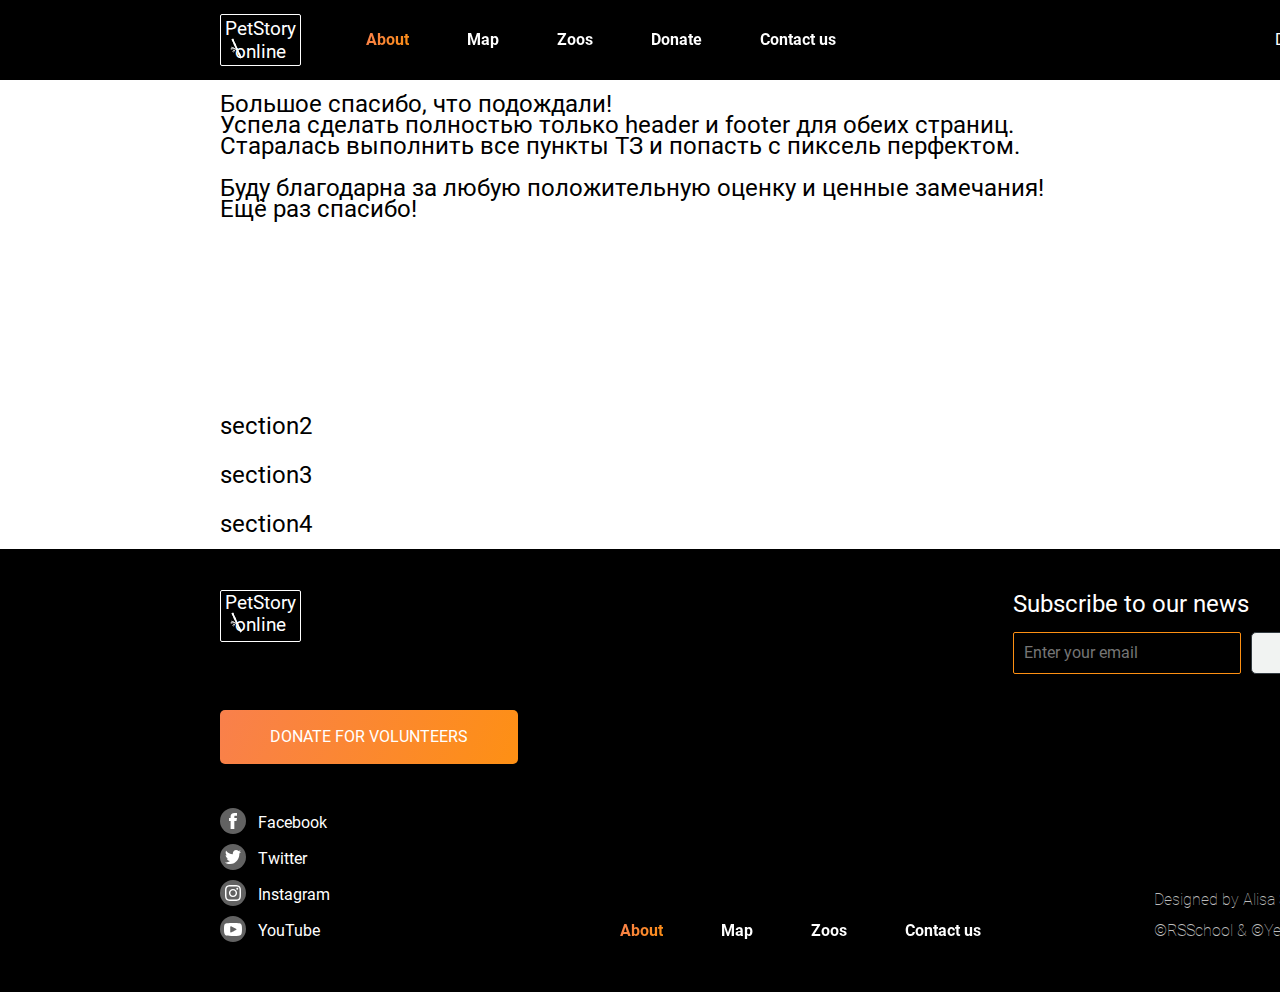
==== online-zoo/pages/main/index.html @ d00b25b9 "feat: add image with panda and start donate section" ====
<!DOCTYPE html>
<html lang="en">

<head>
    <meta charset="UTF-8" />
    <meta http-equiv="X-UA-Compatible" content="IE=edge" />
    <meta name="viewport" content="width=device-width, initial-scale=1.0" />
    <title>Online Zoo</title>
    <link rel="shortcut icon" type="image/x-icon" href="../../assets/icons/favicon.ico" />
    <link rel="stylesheet" href="../../styles/normalize.css" />
    <link rel="stylesheet" href="../../styles/style.css" />
</head>

<body>
    <div class="content-wrapper">
        <header class="header">
            <a href="../main/index.html" class="header__logo">
                <h1>PetStory<br>online</h1>
                <img src="../../assets/icons/bamboo.svg" alt="bamboo icon">
            </a>
            <nav class="header__nav">
                <ul class="header__nav-list">
                    <li class="nav__active">About</li>
                    <li><a class="nav__link" href="#">Map</a></li>
                    <li><a class="nav__link" href="#">Zoos</a></li>
                    <li><a class="nav__link" href="../donate/index.html">Donate</a></li>
                    <li><a class="nav__link" href="#">Contact us</a></li>
                </ul>
            </nav>
            <div class="header__design">
                <a href="https://www.figma.com/file/jfEFwkXVj1WRq7sUHDr8os/PetStory-online" target="_blank">Designed by
                    ©</a>
            </div>
            <div class="header__burger-btn">
                <span class="line"></span>
                <span class="line"></span>
                <span class="line"></span>
            </div>
        </header>

        <main class="main">
            <section class="section donate">
                <!-- <h2>Уважаемые проверяющие!<br>
                    Пожалуйста-пожалуйста, можете подождать с проверкой пару дней?<br>
                    Может хоть что-то успею доделать.<br>
                    К сожалению, совсем не было возможности работать над проектом.<br>
                    Спасибо!
                </h2> -->
                <h2>Большое спасибо, что подождали!<br>
                    Успела сделать полностью только header и footer для обеих страниц.<br> 
                    Старалась выполнить все пункты ТЗ и попасть с пиксель перфектом.<br>
                    <br>
                    Буду благодарна за любую положительную оценку и ценные замечания!<br>
                    Ещё раз спасибо! </h2>
                <br>
                <br>
                <br>
                <br>
                <br>
                <br>
                <br>
                <br>
            </section>
            <section class="section">
                <h2>section2</h2>
            </section>
            <section class="section">
                <h2>section3</h2>
            </section>
            <section class="section">
                <h2>section4</h2>
            </section>
        </main>

        <footer class="footer">
            <div class="footer__logo-subscribe">
                <a href="../main/index.html" class="footer__logo">
                    <h3>PetStory<br>online</h3>
                    <img src="../../assets/icons/bamboo.svg" alt="bamboo icon">
                </a>
                <div class="footer__subscribe">
                    <h2>Subscribe to our news</h2>
                    <form class="subscribe__form">
                        <input type="email" placeholder="Enter your email" required>
                        <input type="submit" value="Submit">
                    </form>
                </div>
            </div>

            <a href="../donate/index.html"><button class="button">Donate for volunteers</button></a>

            <div class="footer__bottom">
                <ul class="footer__social-list">
                    <li>
                        <a class="social__link" href="https://facebook.com">
                            <div class="social__circle">
                                <img src="../../assets/icons/facebook.svg" alt="facebook icon">
                            </div>
                            <span>Facebook</span>
                        </a>
                    </li>
                    <li>
                        <a class="social__link" href="https://twitter.com">
                            <div class="social__circle">
                                <img src="../../assets/icons/twitter.svg" alt="facebook icon">
                            </div>
                            <span>Twitter</span>
                        </a>
                    </li>
                    <li>
                        <a class="social__link" href="https://instagram.com">
                            <div class="social__circle">
                                <img src="../../assets/icons/insta.svg" alt="facebook icon">
                            </div>
                            <span>Instagram</span>
                        </a>
                    </li>
                    <li>
                        <a class="social__link" href="https://youtube.com">
                            <div class="social__circle">
                                <img src="../../assets/icons/youtube.svg" alt="facebook icon">
                            </div>
                            <span>YouTube</span>
                        </a>
                    </li>
                </ul>

                <ul class="footer__nav-list">
                    <li class="nav__active">About</li>
                    <li><a class="nav__link" href="#">Map</a></li>
                    <li><a class="nav__link" href="#">Zoos</a></li>
                    <li><a class="nav__link" href="#">Contact us</a></li>
                </ul>

                <div class="footer__copyright">
                    <div>Designed by Alisa Samborskaya</div>
                    <div>©RSSchool &amp; ©Yem Digital 2021</div>
                </div>
            </div>

        </footer>
    </div>
</body>

</html>
---- online-zoo/styles/style.css ----
@font-face {
    font-family: 'Roboto';
    src: url("../assets/fonts/Roboto-Regular.ttf");
    font-weight: 400;
}

@font-face {
    font-family: 'Roboto Bold';
    src: url("../assets/fonts/Roboto-Bold.ttf");
    font-weight: 700;
}

@font-face {
    font-family: 'Roboto Thin';
    src: url("../assets/fonts/Roboto-Thin.ttf");
    font-weight: 100;
}

:root {
    --color-black: #000000;
    --color-black-blue: #333B41;
    --color-white: #ffffff;
    --color-light: #E5E5E5;
    --color-gray-light: #F1F3F2;
    --color-gray: #BDBDBD;
    --color-orange1: #F9804B;
    --color-orange2: #FE9013;
    --color-orange-dark: #E47209;
    --color-green: #4B9200;
    --color-red: #D31414;
}

html {
    scroll-behavior: smooth;
    background-color: var(--color-light);
}

*,
*::after,
*::before {
    margin: 0;
    padding: 0;
    box-sizing: border-box;
}

body {
    font-family: 'Roboto';
    font-style: normal;
    font-weight: 400;
    font-size: 16px;
    line-height: 21px;
}

a {
    text-decoration: none;
    color: unset;
}

h1,
h2,
h3,
h4,
h5 {
    font-family: 'Roboto';
    font-weight: 500;
    margin: 0;
}

.content-wrapper {
    width: 1600px;
    margin: 0 auto;
    background-color: var(--color-white);
}

.header,
.footer,
.section {
    width: 100%;
    padding: 14px 220px;
}

.button {
    width: 298px;
    background: linear-gradient(113.96deg, var(--color-orange1) 1.49%, var(--color-orange2) 101.44%);
    padding: 16px;
    border-radius: 5px;
    border: none;
    font-weight: 500;
    line-height: 22px;
    text-align: center;
    text-transform: uppercase;
    color: var(--color-white);
}

.button:hover {
    background: var(--color-orange-dark);
}

.button:active {
    background: var(--color-green);
    transform: scale(0.98);
}

/* ---------- Header ---------- */

.header {
    display: flex;
    flex-direction: row;
    justify-content: space-between;
    align-items: center;
    background-color: var(--color-black);
}

.header__logo {
    border-radius: 2px;
    border: 1px solid var(--color-white);
    padding: 2px 4px;
    position: relative;
    transition: all 0.3s ease-in-out;
}

.header__logo h1 {
    font-size: 19.0145px;
    line-height: 23px;
    color: var(--color-white);
    text-align: center;
    margin: auto;
    transition: all 0.3s ease-in-out;
}

.header__logo img {
    position: absolute;
    left: 9px;
    top: 23px;
    transition: all 0.3s ease-in-out;
}

.header__logo:hover {
    border: 1px solid var(--color-orange2);
}

.header__logo:hover h1 {
    color: var(--color-orange2)
}

.header__logo:hover img {
    filter: invert(52%) sepia(99%) saturate(476%) hue-rotate(350deg) brightness(101%) contrast(99%);
}

.header__nav-list {
    display: flex;
    justify-content: space-between;
    flex-direction: row;
    column-gap: 58px;
    font-family: 'Roboto Bold';
    font-weight: 500;
    font-size: 16px;
    line-height: 22px;
    color: var(--color-white);

    list-style: none;
    margin: 0;
    padding: 0;
}

.nav__link {
    background-image: linear-gradient(to right,
            var(--color-orange2),
            var(--color-orange2) 50%,
            var(--color-white) 50%);
    background-size: 200% 100%;
    background-position: -100%;
    display: inline-block;
    position: relative;
    background-clip: text;
    -webkit-background-clip: text;
    -webkit-text-fill-color: transparent;
    transition: all 0.3s ease-in-out;
}

.header__nav-list .mobile {
    display: none;
}

.nav__link:before {
    content: '';
    background: var(--color-orange2);
    display: block;
    position: absolute;
    bottom: -1px;
    left: 0;
    width: 0;
    height: 1px;
    transition: all 0.3s ease-in-out;
}

.nav__link:hover {
    background-position: 0;
}

.nav__link:hover::before {
    width: 98%;
}

.nav__active {
    font-weight: 600;
    background: linear-gradient(113.96deg, var(--color-orange1) 1.49%, var(--color-orange2) 101.44%);
    -webkit-background-clip: text;
    -webkit-text-fill-color: transparent;
    background-clip: text;
}

.header__design {
    font-weight: 500;
    font-size: 16px;
    line-height: 22px;
    color: var(--color-white);
    transition: all 0.3s ease-in-out;
    padding-right: 1px;
    margin-left: 375px;
}

.header__design:hover {
    color: var(--color-orange2);
}

.header__burger-btn {
    display: none;
}

/* ---------- Watch your favorite animal online ---------- */

/* .watch {
    height: 700px;
} */

.watch h2 {
    font-size: 26px;
    line-height: 40px;
    color: var(--color-black);
}

/* ---------- Footer ---------- */

.footer {
    background-color: var(--color-black);
    color: var(--color-white);
    padding: 41px 220px 50px;
}

.footer__logo-subscribe {
    display: flex;
    align-items: flex-start;
    justify-content: space-between;
    margin-bottom: 36px;
}

.footer__logo {
    border-radius: 2px;
    border: 1px solid var(--color-white);
    padding: 1px 4px 5px;
    position: relative;
    transition: all 0.3s ease-in-out;
}

.footer__logo h3 {
    padding: 0;
    margin: 0;
    font-size: 19.0145px;
    line-height: 22px;
    text-align: center;
    transition: all 0.3s ease-in-out;
}

.footer__logo img {
    position: absolute;
    left: 9px;
    top: 21px;
    transition: all 0.3s ease-in-out;
}

.footer__logo:hover {
    border: 1px solid var(--color-orange2);
}

.footer__logo:hover h3 {
    color: var(--color-orange2)
}

.footer__logo:hover img {
    filter: invert(52%) sepia(99%) saturate(476%) hue-rotate(350deg) brightness(101%) contrast(99%);
}

.footer__subscribe h2 {
    font-style: normal;
    font-weight: 400;
    font-size: 24px;
    line-height: 29px;
    margin-bottom: 13px;
}

.subscribe__form input[type="email"] {
    border-radius: 2px;
    border: solid 0.7px var(--color-orange2);
    appearance: none;
    outline: none;
    background: transparent;
    width: 228px;
    padding: 9px 10px;
    margin-right: 6px;
    line-height: 22px;
    color: var(--color-gray);
}

.subscribe__form input[type="email"]:valid {
    border: solid 0.7px var(--color-green);
}

.subscribe__form input[type="email"]:focus:invalid {
    border: solid 0.7px var(--color-red);
    color: var(--color-red);
}

.subscribe__form input[type="submit"] {
    width: 129px;
    padding: 9px 38px;
    line-height: 22px;
    border: 1px solid var(--color-black-blue);
    border-radius: 5px;
    background-color: var(--color-gray-light);
    cursor: pointer;
}

.subscribe__form input[type="submit"]:hover {
    background: linear-gradient(113.96deg, var(--color-orange1) 1.49%, var(--color-orange2) 101.44%);
    color: var(--color-white);
}

.subscribe__form input[type="submit"]:active {
    transform: scale(0.98);
}

.subscribe__form input[type="email"]:valid+input[type="submit"] {
    color: var(--color-green);
    border: 1px solid var(--color-green);
}

.subscribe__form input[type="email"]:focus:invalid+input[type="submit"] {
    color: var(--color-red);
    border: 1px solid var(--color-red);
}

.subscribe__form input[type="email"]:valid+input[type="submit"]:hover,
.subscribe__form input[type="email"]:invalid+input[type="submit"]:hover {
    color: var(--color-white);
    border: 1px solid var(--color-black-blue);
}

.footer__bottom {
    display: flex;
    justify-content: space-between;
    align-items: flex-end;
    margin-top: 44px;
}

.footer__social-list {
    display: flex;
    flex-direction: column;
    row-gap: 10px;
    list-style: none;
    margin-right: 116px;
}

.social__link {
    display: flex;
    column-gap: 12px;
    align-items: flex-end;
}

.social__circle {
    width: 26px;
    height: 26px;
    background: rgba(196, 196, 196, 0.5);
    border-radius: 50%;
    display: flex;
    align-items: center;
    justify-content: center;
}

.footer__social-list span {
    line-height: 140%;
}

.social__link:hover {
    color: var(--color-orange2);
}

.social__link:hover img {
    filter: invert(52%) sepia(99%) saturate(476%) hue-rotate(350deg) brightness(101%) contrast(99%);
}

.footer__nav-list {
    display: flex;
    justify-content: space-between;
    flex-direction: row;
    column-gap: 58px;
    font-family: 'Roboto Bold';
    font-weight: 500;
    font-size: 16px;
    line-height: 22px;
    color: var(--color-white);

    list-style: none;
    margin: 0;
    padding: 0;
}

.footer__copyright {
    display: flex;
    flex-direction: column;
    row-gap: 10px;
    font-family: 'Roboto Thin';
    font-weight: 100;
    font-size: 16px;
    line-height: 130%;
    color: var(--color-gray);
}
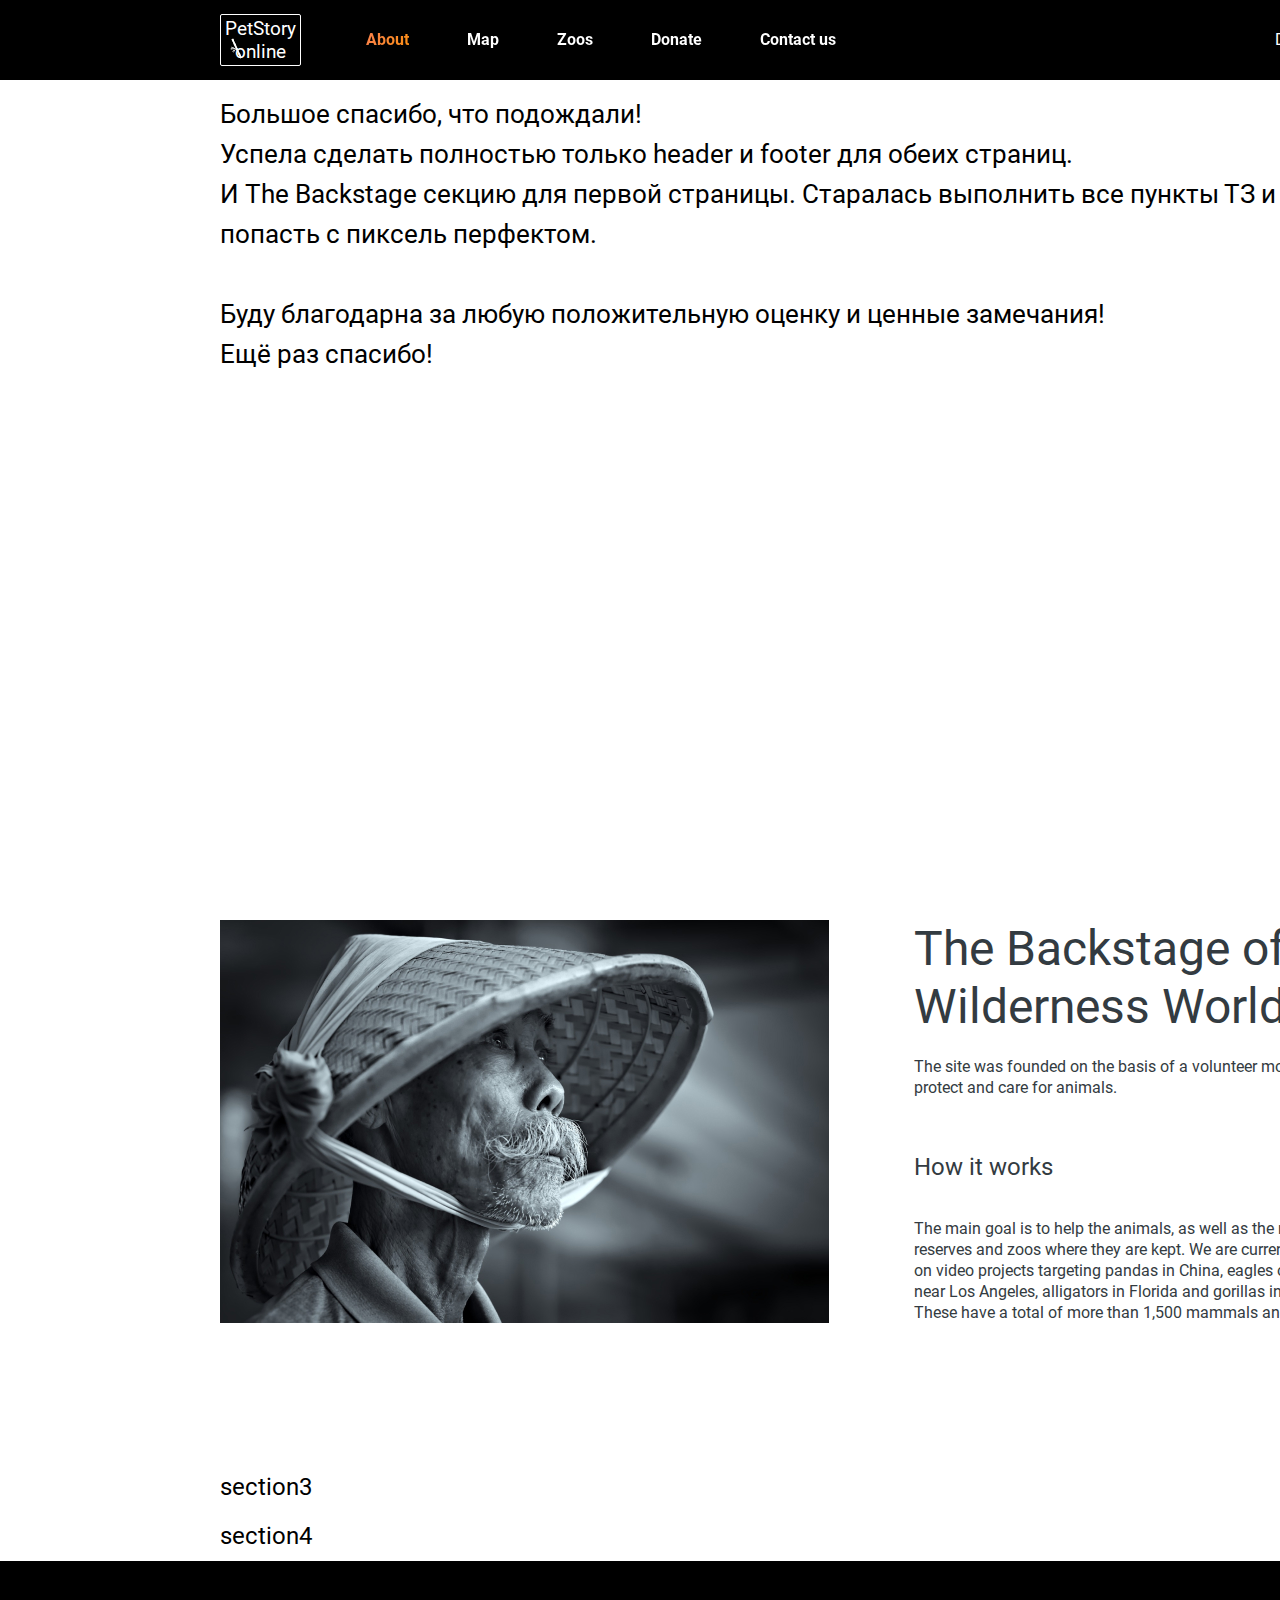
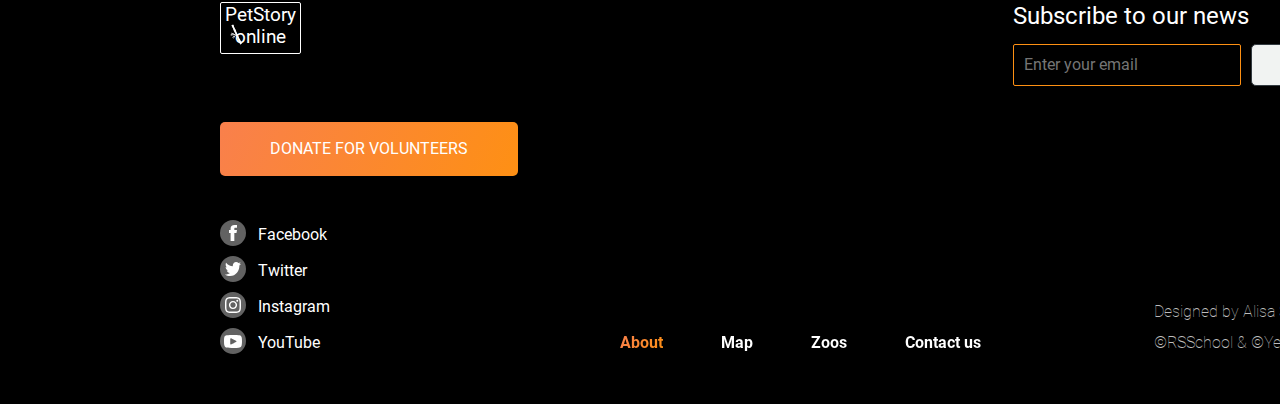
==== commit 00783ad8: "feat: implement The Backstage section" ====
--- a/online-zoo/pages/main/index.html
+++ b/online-zoo/pages/main/index.html
@@ -39,7 +39,7 @@
         </header>
 
         <main class="main">
-            <section class="section donate">
+            <section class="section watch">
                 <!-- <h2>Уважаемые проверяющие!<br>
                     Пожалуйста-пожалуйста, можете подождать с проверкой пару дней?<br>
                     Может хоть что-то успею доделать.<br>
@@ -48,6 +48,7 @@
                 </h2> -->
                 <h2>Большое спасибо, что подождали!<br>
                     Успела сделать полностью только header и footer для обеих страниц.<br> 
+                    И The Backstage секцию для первой страницы.
                     Старалась выполнить все пункты ТЗ и попасть с пиксель перфектом.<br>
                     <br>
                     Буду благодарна за любую положительную оценку и ценные замечания!<br>
@@ -61,8 +62,14 @@
                 <br>
                 <br>
             </section>
-            <section class="section">
-                <h2>section2</h2>
+            <section class="section backstage">
+                <img class="backstage__img" src="../../assets/images/bamboo-cap.jpg" alt="bamboo cap">
+                <div class="backstage__content">
+                    <h2>The Backstage of the Wilderness World.</h2>
+                    <p>The site was founded on the basis of a volunteer movement to protect and care for animals.</p>
+                    <h3>How it works</h3>
+                    <p>The main goal is to help the animals, as well as the nature reserves and zoos where they are kept. We are currently working on video projects targeting pandas in China, eagles on an island near Los Angeles, alligators in Florida and gorillas in the Congo. These have a total of more than 1,500 mammals and reptiles.</p>
+                </div>
             </section>
             <section class="section">
                 <h2>section3</h2>
--- a/online-zoo/styles/style.css
+++ b/online-zoo/styles/style.css
@@ -230,14 +230,40 @@
 
 /* ---------- Watch your favorite animal online ---------- */
 
-/* .watch {
+.watch {
     height: 700px;
-} */
+}
 
 .watch h2 {
     font-size: 26px;
     line-height: 40px;
     color: var(--color-black);
+}
+
+/* ---------- The Backstage ---------- */
+
+.backstage {
+    display: flex;
+    column-gap: 85px;
+    padding: 140px 220px;
+    background-image: url(../assets/images/flower_foto1.png);
+    background-position: right 15px;
+    background-repeat: no-repeat;
+    background-size: 206px 605px;
+    color: var(--color-black-blue);
+}
+
+.backstage h2 {
+    font-size: 48px;
+    line-height: 120%;
+    margin-bottom: 21px;
+}
+
+.backstage h3 {
+    font-size: 24px;
+    line-height: 120%;
+    margin-top: 55px;
+    margin-bottom: 36px;
 }
 
 /* ---------- Footer ---------- */
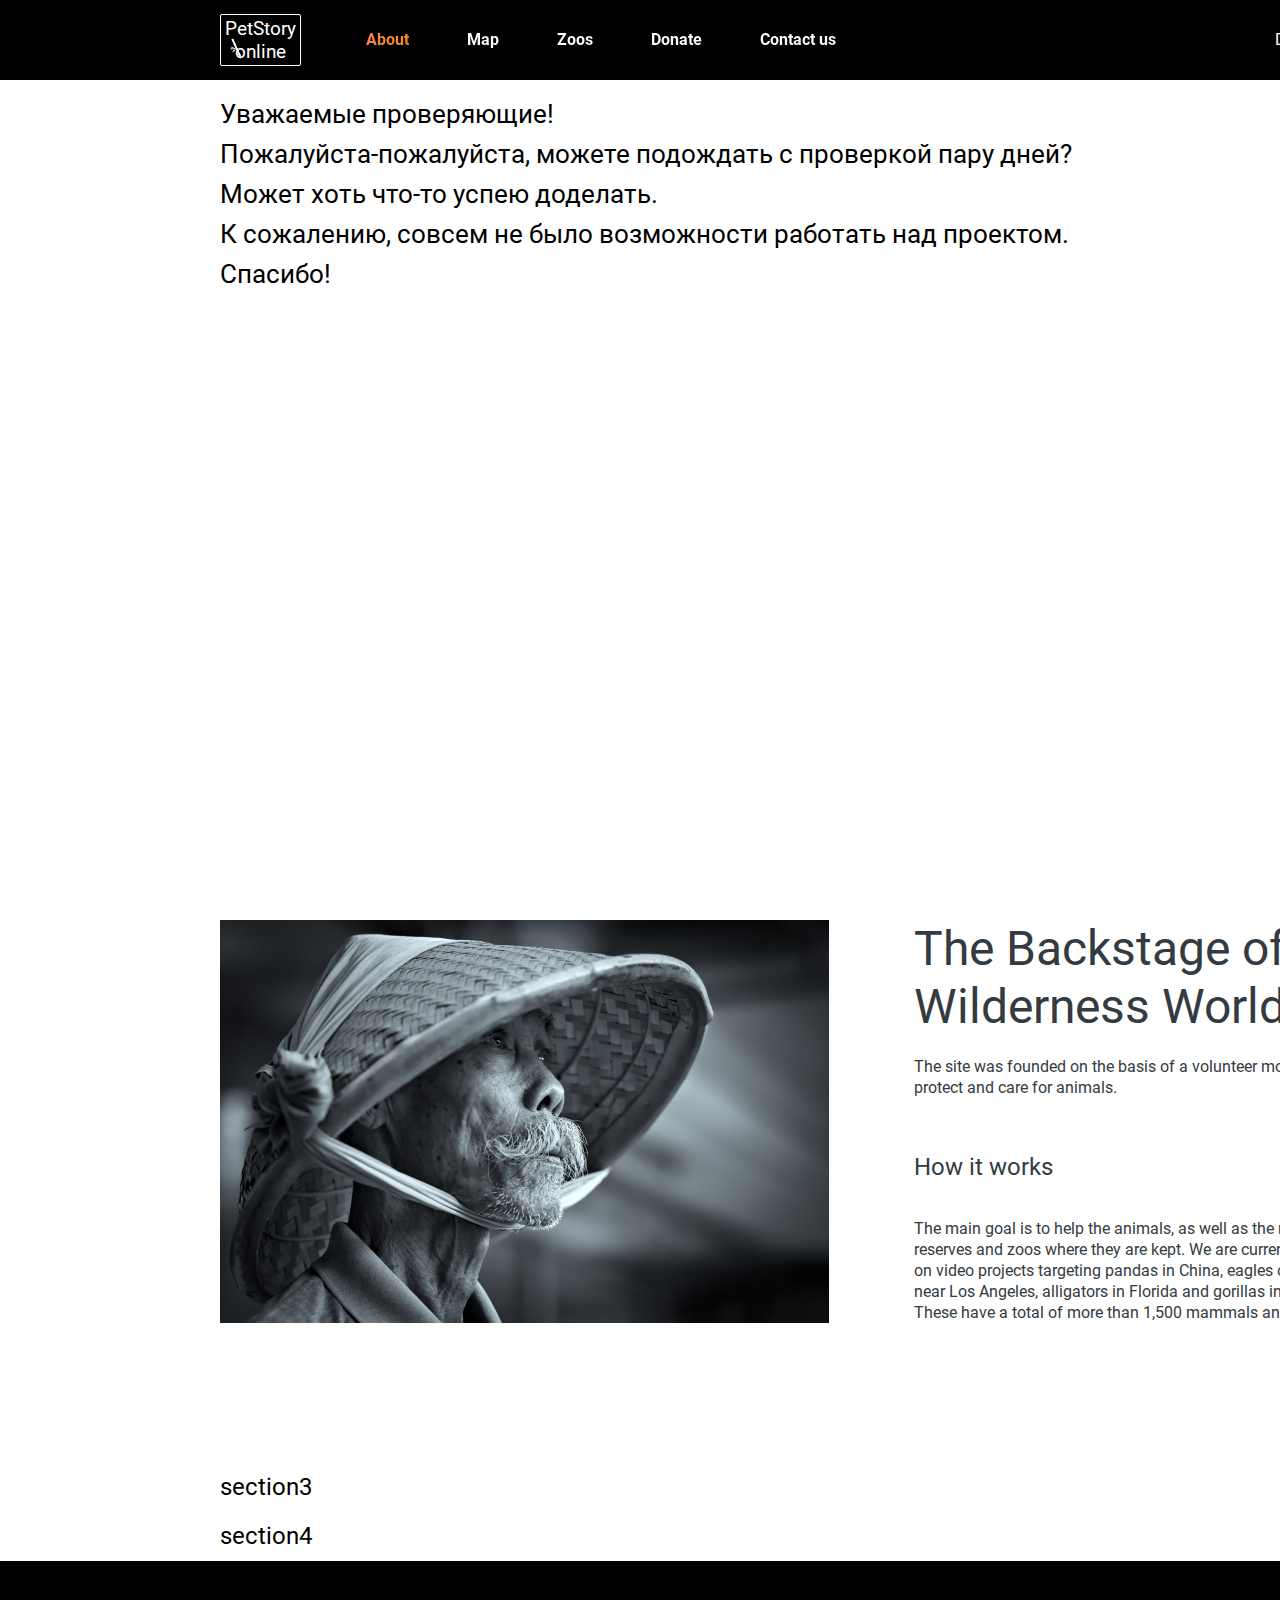
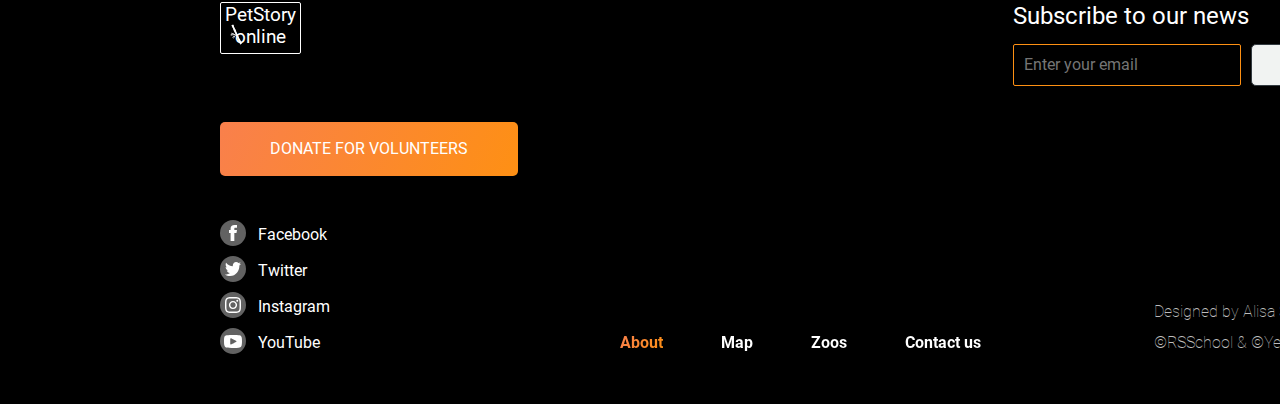
==== commit ec48f215: "feat: add Amount line to the Donate page" ====
--- a/online-zoo/pages/main/index.html
+++ b/online-zoo/pages/main/index.html
@@ -40,19 +40,19 @@
 
         <main class="main">
             <section class="section watch">
-                <!-- <h2>Уважаемые проверяющие!<br>
+                <h2>Уважаемые проверяющие!<br>
                     Пожалуйста-пожалуйста, можете подождать с проверкой пару дней?<br>
                     Может хоть что-то успею доделать.<br>
                     К сожалению, совсем не было возможности работать над проектом.<br>
                     Спасибо!
-                </h2> -->
-                <h2>Большое спасибо, что подождали!<br>
+                </h2>
+                <!-- <h2>Большое спасибо, что подождали!<br>
                     Успела сделать полностью только header и footer для обеих страниц.<br> 
                     И The Backstage секцию для первой страницы.
                     Старалась выполнить все пункты ТЗ и попасть с пиксель перфектом.<br>
                     <br>
                     Буду благодарна за любую положительную оценку и ценные замечания!<br>
-                    Ещё раз спасибо! </h2>
+                    Ещё раз спасибо! </h2> -->
                 <br>
                 <br>
                 <br>
@@ -71,7 +71,7 @@
                     <p>The main goal is to help the animals, as well as the nature reserves and zoos where they are kept. We are currently working on video projects targeting pandas in China, eagles on an island near Los Angeles, alligators in Florida and gorillas in the Congo. These have a total of more than 1,500 mammals and reptiles.</p>
                 </div>
             </section>
-            <section class="section">
+            <section class="section pets">
                 <h2>section3</h2>
             </section>
             <section class="section">
@@ -94,12 +94,12 @@
                 </div>
             </div>
 
-            <a href="../donate/index.html"><button class="button">Donate for volunteers</button></a>
+            <a href="../donate/index.html"><div class="button">Donate for volunteers</div></a>
 
             <div class="footer__bottom">
                 <ul class="footer__social-list">
                     <li>
-                        <a class="social__link" href="https://facebook.com">
+                        <a class="social__link" href="https://facebook.com" target="_blank">
                             <div class="social__circle">
                                 <img src="../../assets/icons/facebook.svg" alt="facebook icon">
                             </div>
@@ -107,7 +107,7 @@
                         </a>
                     </li>
                     <li>
-                        <a class="social__link" href="https://twitter.com">
+                        <a class="social__link" href="https://twitter.com" target="_blank">
                             <div class="social__circle">
                                 <img src="../../assets/icons/twitter.svg" alt="facebook icon">
                             </div>
@@ -115,7 +115,7 @@
                         </a>
                     </li>
                     <li>
-                        <a class="social__link" href="https://instagram.com">
+                        <a class="social__link" href="https://instagram.com" target="_blank">
                             <div class="social__circle">
                                 <img src="../../assets/icons/insta.svg" alt="facebook icon">
                             </div>
@@ -123,7 +123,7 @@
                         </a>
                     </li>
                     <li>
-                        <a class="social__link" href="https://youtube.com">
+                        <a class="social__link" href="https://youtube.com" target="_blank">
                             <div class="social__circle">
                                 <img src="../../assets/icons/youtube.svg" alt="facebook icon">
                             </div>
--- a/online-zoo/styles/style.css
+++ b/online-zoo/styles/style.css
@@ -22,7 +22,9 @@
     --color-white: #ffffff;
     --color-light: #E5E5E5;
     --color-gray-light: #F1F3F2;
+    --color-gray-dark: #404950;
     --color-gray: #BDBDBD;
+    --color-gray2: #72828E;
     --color-orange1: #F9804B;
     --color-orange2: #FE9013;
     --color-orange-dark: #E47209;
@@ -358,11 +360,13 @@
 }
 
 .subscribe__form input[type="submit"]:hover {
-    background: linear-gradient(113.96deg, var(--color-orange1) 1.49%, var(--color-orange2) 101.44%);
+    /* background: linear-gradient(113.96deg, var(--color-orange1) 1.49%, var(--color-orange2) 101.44%); */
+    background-color: var(--color-orange-dark);
     color: var(--color-white);
 }
 
 .subscribe__form input[type="submit"]:active {
+    background-color: var(--color-green);
     transform: scale(0.98);
 }
 
@@ -421,8 +425,16 @@
     color: var(--color-orange2);
 }
 
-.social__link:hover img {
-    filter: invert(52%) sepia(99%) saturate(476%) hue-rotate(350deg) brightness(101%) contrast(99%);
+.social__link:hover .social__circle {
+    background: var(--color-orange2);
+}
+
+.social__link:active {
+    color: var(--color-green);
+}
+
+.social__link:active .social__circle {
+    background: var(--color-green);
 }
 
 .footer__nav-list {
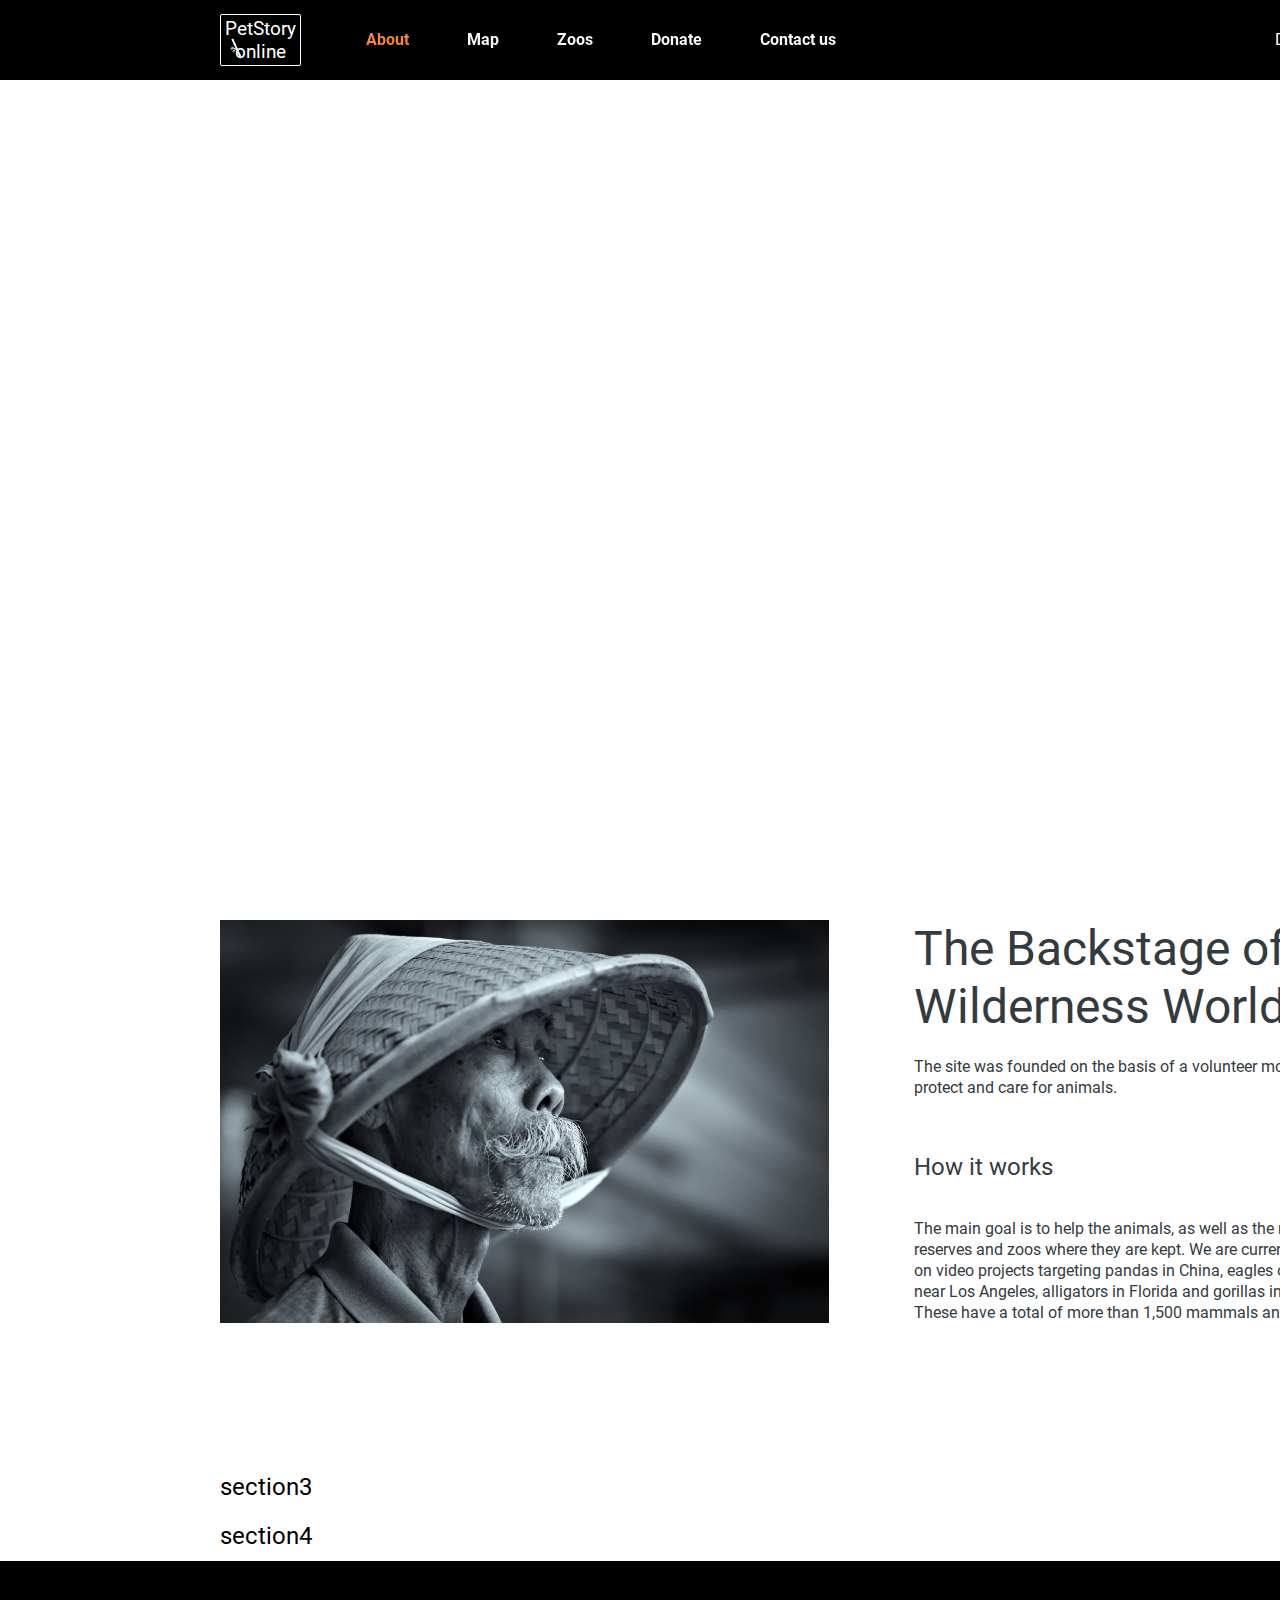
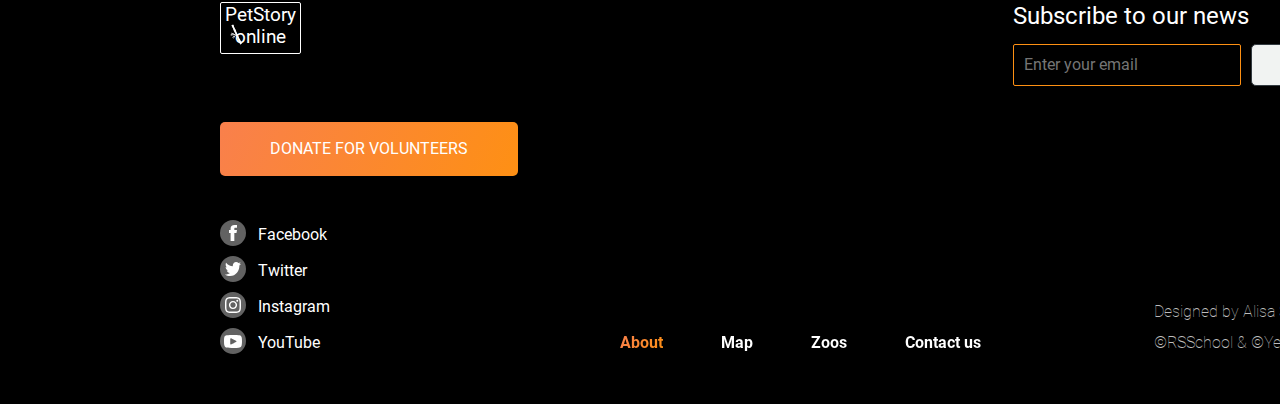
==== commit 8190d3be: "feat: add amount points(radio buttons) and values" ====
--- a/online-zoo/pages/main/index.html
+++ b/online-zoo/pages/main/index.html
@@ -40,12 +40,12 @@
 
         <main class="main">
             <section class="section watch">
-                <h2>Уважаемые проверяющие!<br>
+                <!-- <h2>Уважаемые проверяющие!<br>
                     Пожалуйста-пожалуйста, можете подождать с проверкой пару дней?<br>
                     Может хоть что-то успею доделать.<br>
                     К сожалению, совсем не было возможности работать над проектом.<br>
                     Спасибо!
-                </h2>
+                </h2> -->
                 <!-- <h2>Большое спасибо, что подождали!<br>
                     Успела сделать полностью только header и footer для обеих страниц.<br> 
                     И The Backstage секцию для первой страницы.
@@ -94,7 +94,7 @@
                 </div>
             </div>
 
-            <a href="../donate/index.html"><div class="button">Donate for volunteers</div></a>
+            <a class="button" href="../donate/index.html">Donate for volunteers</a>
 
             <div class="footer__bottom">
                 <ul class="footer__social-list">
--- a/online-zoo/styles/style.css
+++ b/online-zoo/styles/style.css
@@ -25,6 +25,7 @@
     --color-gray-dark: #404950;
     --color-gray: #BDBDBD;
     --color-gray2: #72828E;
+    --color-yellow: #FFEE2E;
     --color-orange1: #F9804B;
     --color-orange2: #FE9013;
     --color-orange-dark: #E47209;
@@ -82,6 +83,7 @@
 }
 
 .button {
+    display: block;
     width: 298px;
     background: linear-gradient(113.96deg, var(--color-orange1) 1.49%, var(--color-orange2) 101.44%);
     padding: 16px;
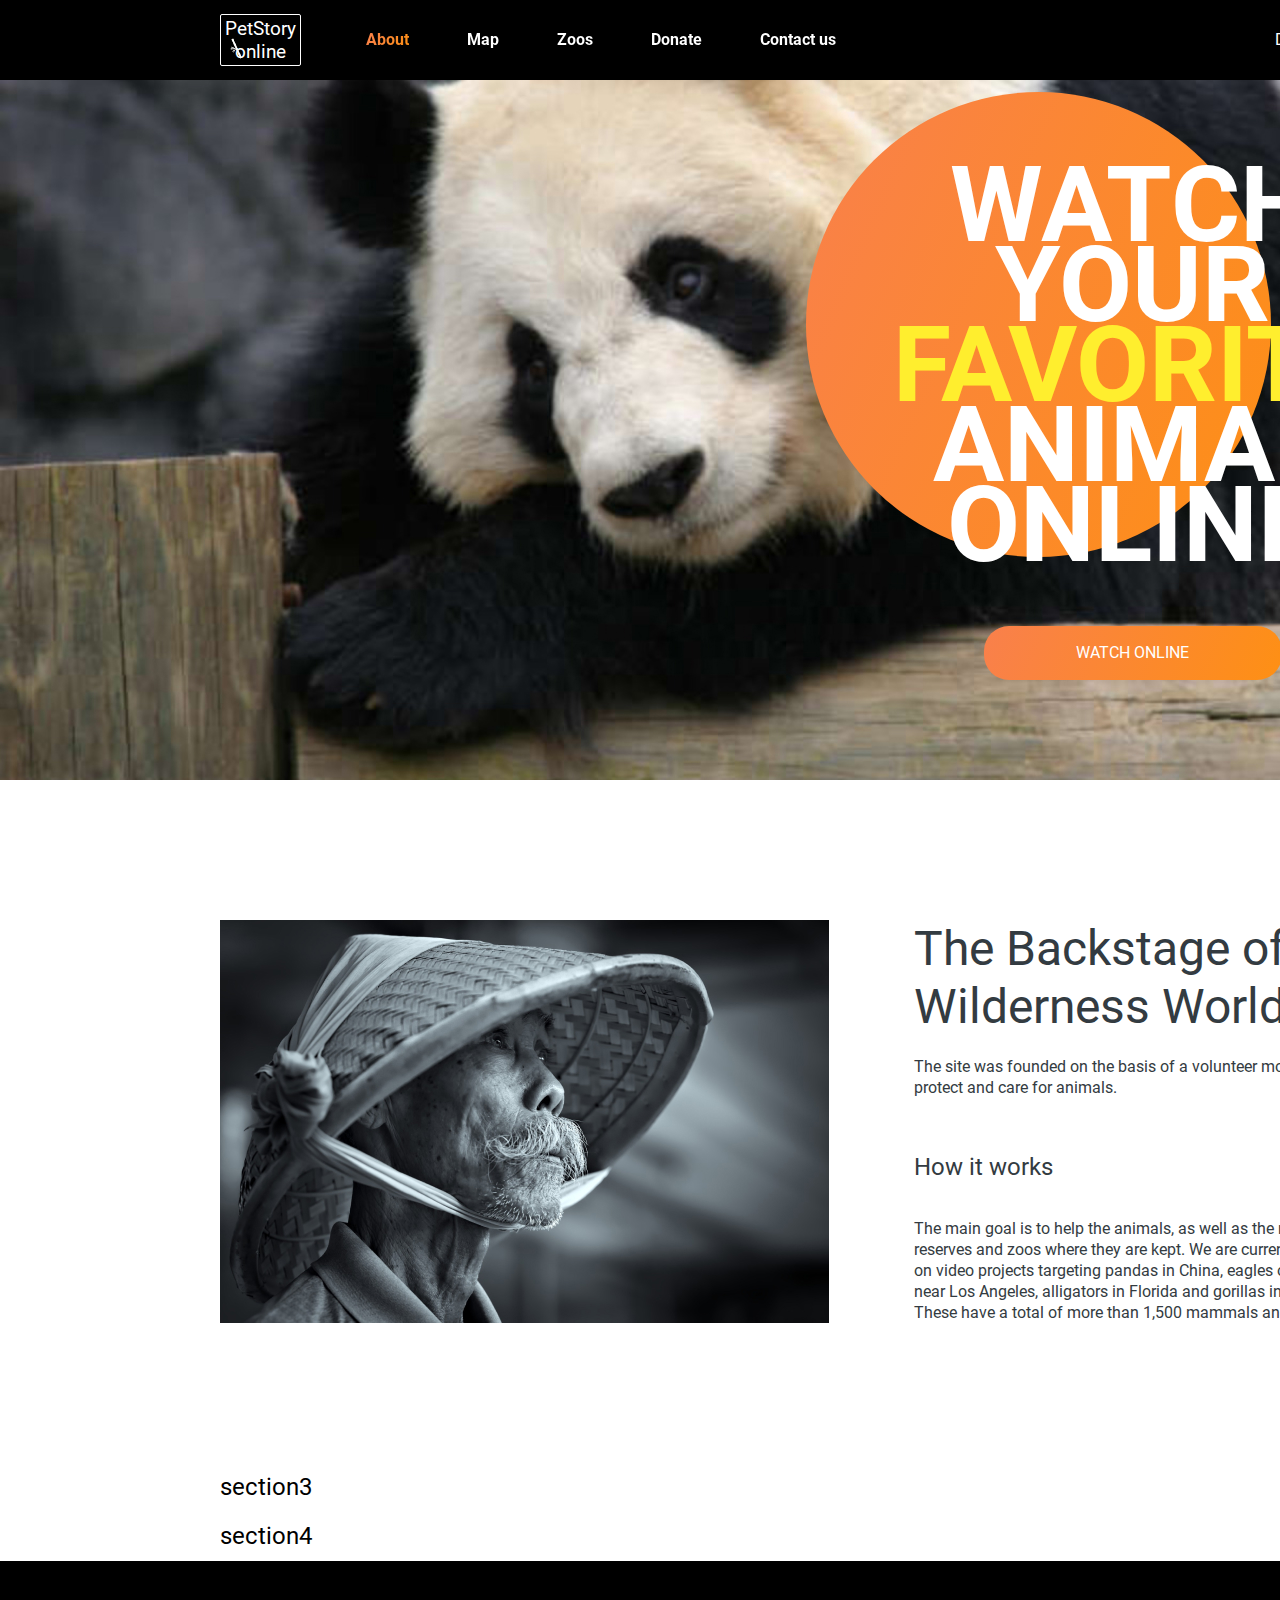
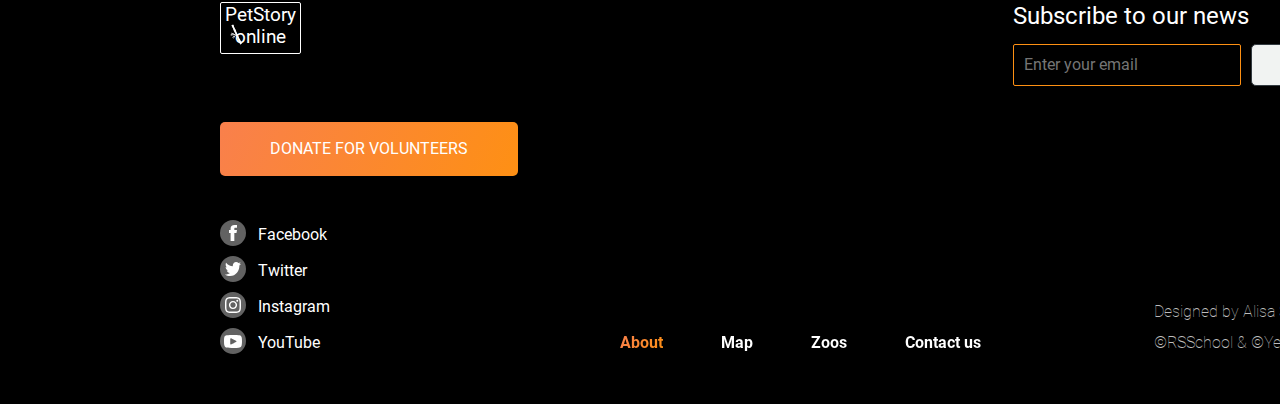
==== commit a83fb05d: "feat: add and style the Watch section" ====
--- a/online-zoo/pages/main/index.html
+++ b/online-zoo/pages/main/index.html
@@ -40,6 +40,11 @@
 
         <main class="main">
             <section class="section watch">
+                <div class="watch__content">
+                    <div class="watch__circle"></div>
+                    <h2 class="watch__title">Watch your <span>favorite</span> animal online</h2>
+                    <a href="#" class="button rounded">Watch online</a>
+                </div>
                 <!-- <h2>Уважаемые проверяющие!<br>
                     Пожалуйста-пожалуйста, можете подождать с проверкой пару дней?<br>
                     Может хоть что-то успею доделать.<br>
@@ -68,7 +73,10 @@
                     <h2>The Backstage of the Wilderness World.</h2>
                     <p>The site was founded on the basis of a volunteer movement to protect and care for animals.</p>
                     <h3>How it works</h3>
-                    <p>The main goal is to help the animals, as well as the nature reserves and zoos where they are kept. We are currently working on video projects targeting pandas in China, eagles on an island near Los Angeles, alligators in Florida and gorillas in the Congo. These have a total of more than 1,500 mammals and reptiles.</p>
+                    <p>The main goal is to help the animals, as well as the nature reserves and zoos where they are
+                        kept. We are currently working on video projects targeting pandas in China, eagles on an island
+                        near Los Angeles, alligators in Florida and gorillas in the Congo. These have a total of more
+                        than 1,500 mammals and reptiles.</p>
                 </div>
             </section>
             <section class="section pets">
--- a/online-zoo/styles/style.css
+++ b/online-zoo/styles/style.css
@@ -25,6 +25,7 @@
     --color-gray-dark: #404950;
     --color-gray: #BDBDBD;
     --color-gray2: #72828E;
+    --color-gray3: #929699;
     --color-yellow: #FFEE2E;
     --color-orange1: #F9804B;
     --color-orange2: #FE9013;
@@ -94,6 +95,10 @@
     text-align: center;
     text-transform: uppercase;
     color: var(--color-white);
+}
+
+.button.rounded {
+    border-radius: 25px;
 }
 
 .button:hover {
@@ -235,13 +240,49 @@
 /* ---------- Watch your favorite animal online ---------- */
 
 .watch {
+    background-image: url(../assets/images/giant_panda.jpg);
+    background-repeat: no-repeat;
+    background-position: center -80px;
+    background-size: 1600px 780px;
     height: 700px;
 }
 
-.watch h2 {
-    font-size: 26px;
-    line-height: 40px;
-    color: var(--color-black);
+.watch__content {
+    margin-left: 665px;
+    padding-top: 71px;
+    position: relative;
+    display: flex;
+    flex-direction: column;
+    align-items: center;
+    row-gap: 62px;
+}
+
+.watch__circle {
+    position: absolute;
+    top: -2px;
+    left: -79px;
+    background: linear-gradient(113.96deg, var(--color-orange1) 1.49%, var(--color-orange2) 101.44%);
+    width: 465px;
+    height: 465px;
+    border-radius: 50%;
+}
+
+.watch__title {
+    display: flex;
+    flex-direction: column;
+    align-items: center;
+    font-family: 'Roboto Bold';
+    font-weight: 700;
+    font-size: 106.496px;
+    line-height: 75%;
+    text-align: center;
+    text-transform: uppercase;
+    color: var(--color-white);
+    z-index: 1;
+}
+
+.watch__title span {
+    color: var(--color-yellow);
 }
 
 /* ---------- The Backstage ---------- */
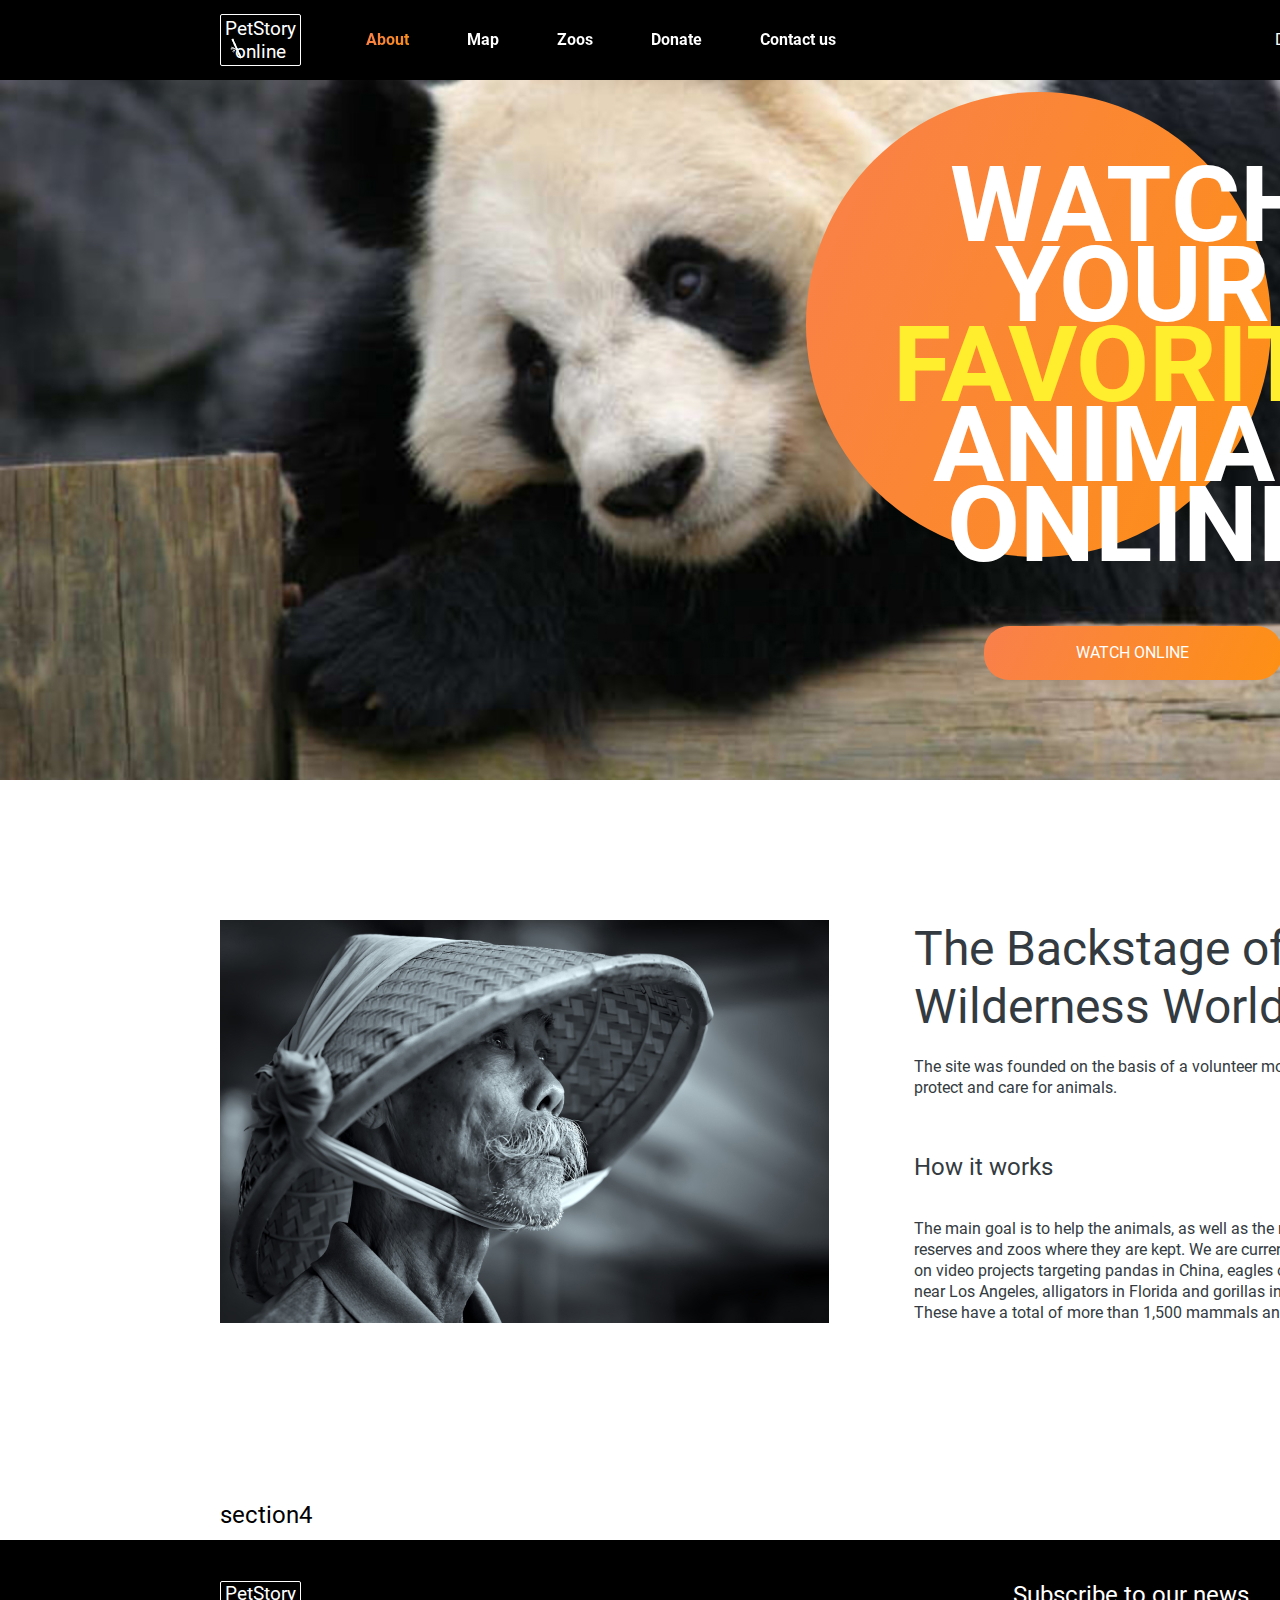
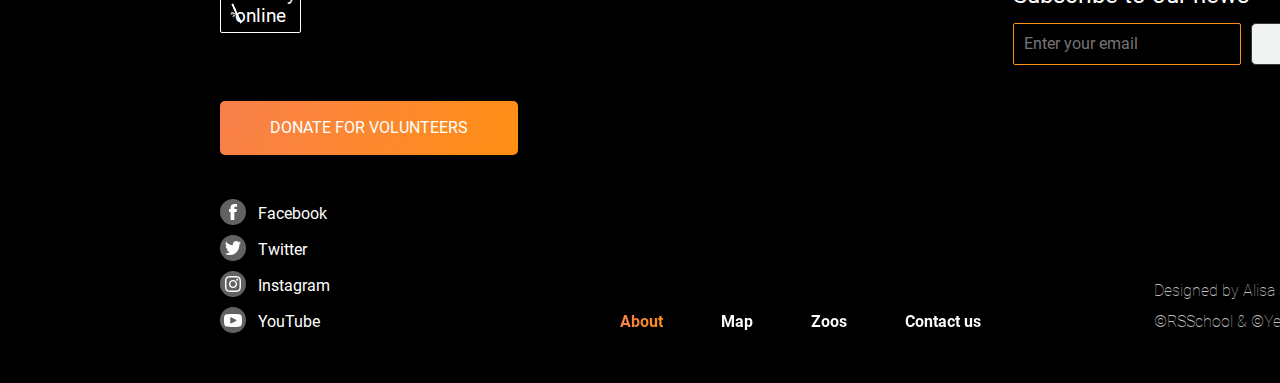
==== commit ebdcd70a: "feat: add script with  alert" ====
--- a/online-zoo/pages/main/index.html
+++ b/online-zoo/pages/main/index.html
@@ -51,21 +51,6 @@
                     К сожалению, совсем не было возможности работать над проектом.<br>
                     Спасибо!
                 </h2> -->
-                <!-- <h2>Большое спасибо, что подождали!<br>
-                    Успела сделать полностью только header и footer для обеих страниц.<br> 
-                    И The Backstage секцию для первой страницы.
-                    Старалась выполнить все пункты ТЗ и попасть с пиксель перфектом.<br>
-                    <br>
-                    Буду благодарна за любую положительную оценку и ценные замечания!<br>
-                    Ещё раз спасибо! </h2> -->
-                <br>
-                <br>
-                <br>
-                <br>
-                <br>
-                <br>
-                <br>
-                <br>
             </section>
             <section class="section backstage">
                 <img class="backstage__img" src="../../assets/images/bamboo-cap.jpg" alt="bamboo cap">
@@ -79,8 +64,9 @@
                         than 1,500 mammals and reptiles.</p>
                 </div>
             </section>
-            <section class="section pets">
-                <h2>section3</h2>
+            <section class="section animals">
+                <h2 hidden>Animals</h2>
+                
             </section>
             <section class="section">
                 <h2>section4</h2>
@@ -155,6 +141,6 @@
 
         </footer>
     </div>
+    <script type="module" src="../../scripts/index.js"></script>
 </body>
-
 </html>